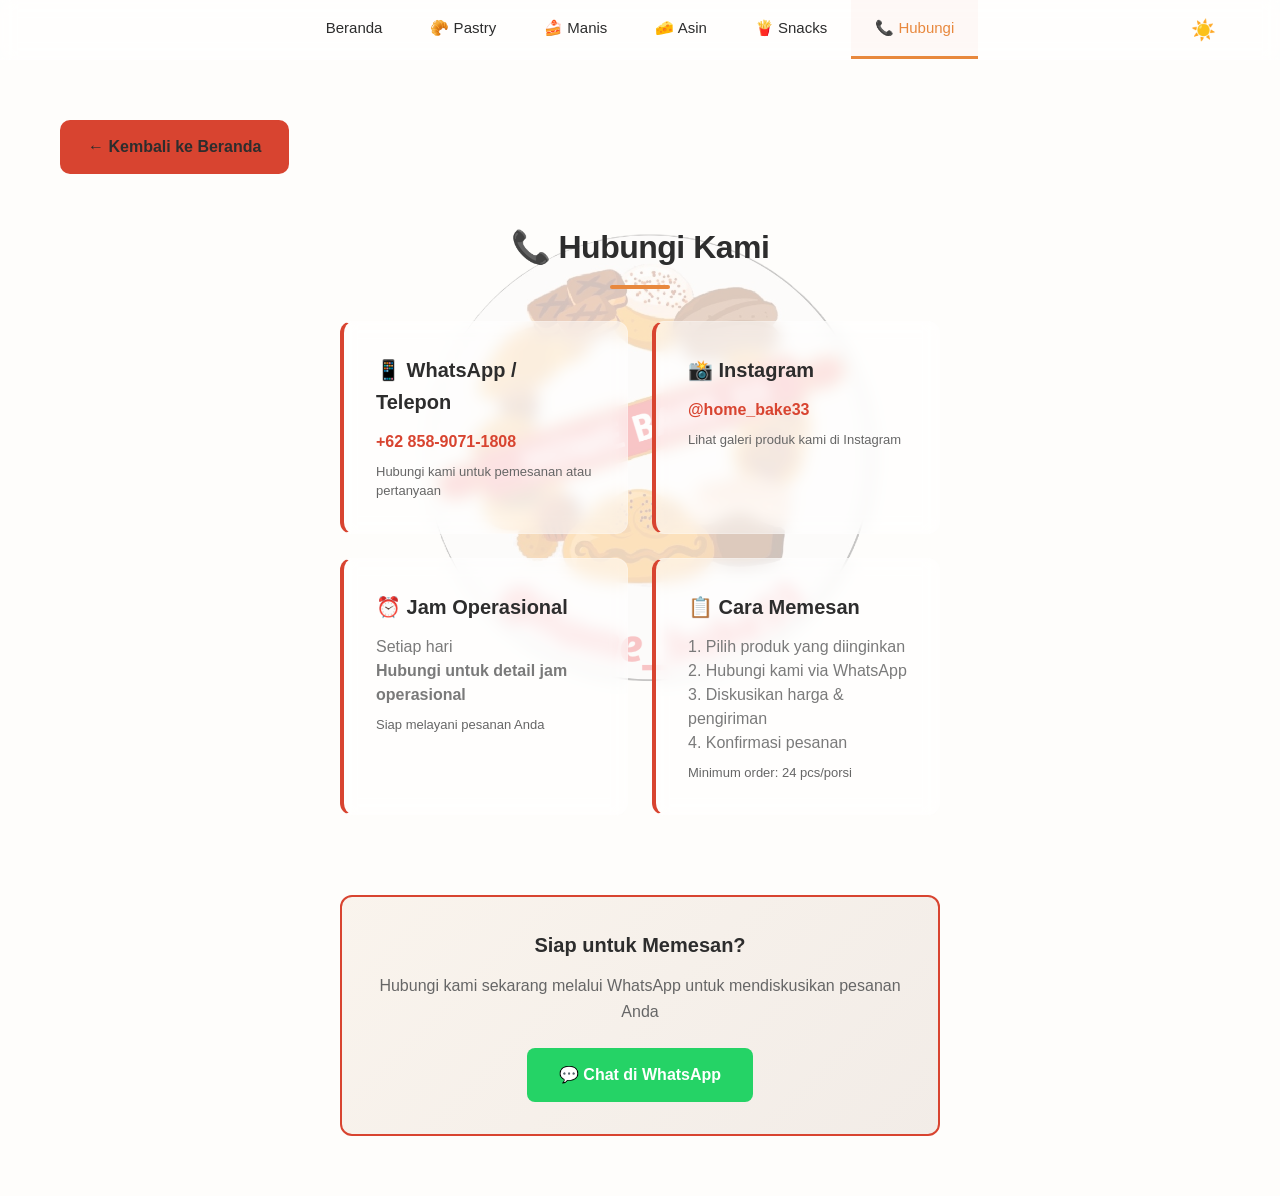
==== pages/contact.html @ 7d239f51 "PricelistWeb V.1" ====
<!DOCTYPE html>
<html lang="id">
<head>
    <meta charset="UTF-8">
    <meta name="viewport" content="width=device-width, initial-scale=1.0">
    <title>Hubungi Kami - Home Bake 33</title>
    <link rel="icon" href="../../assets/images/Homebake33logoNew.png" type="image/png">
    <link rel="stylesheet" href="../css/style.css">
</head>
<body>
    <header class="header">
        <div class="header-content">
            <div class="logo">
                <h1><img src="../../assets/images/Homebake33logoNew.png" alt="Logo" style="height: 50px; width: auto;"> HOME BAKE 33</h1>
                <p>Kue & Pastry Homemade Berkualitas</p>
            </div>
        </div>
    </header>

    <nav class="navbar">
        <div class="nav-container">
            <a href="../index.html" class="nav-link">Beranda</a>
            <a href="pastry.html" class="nav-link">🥐 Pastry</a>
            <a href="sweet.html" class="nav-link">🍰 Manis</a>
            <a href="savory.html" class="nav-link">🧀 Asin</a>
            <a href="snacks.html" class="nav-link">🍟 Snacks</a>
            <a href="contact.html" class="nav-link active">📞 Hubungi</a>
            <button id="themeToggle" class="theme-toggle" title="Toggle Dark Mode">☀️</button>
        </div>
    </nav>

    <main class="container">
        <a href="../index.html" class="back-button">← Kembali ke Beranda</a>

        <h2 class="section-title">📞 Hubungi Kami</h2>

        <div style="max-width: 600px; margin: 0 auto;">
            <section class="info-section">
                <div class="info-cards">
                    <div class="info-card">
                        <h3>📱 WhatsApp / Telepon</h3>
                        <p><a href="tel:+6285890711808" style="color: var(--primary); text-decoration: none; font-weight: 600;">+62 858-9071-1808</a></p>
                        <p style="margin-top: 8px; font-size: 13px; color: #666;">Hubungi kami untuk pemesanan atau pertanyaan</p>
                    </div>

                    <div class="info-card">
                        <h3>📸 Instagram</h3>
                        <p><a href="https://instagram.com/home_bake33" target="_blank" style="color: var(--primary); text-decoration: none; font-weight: 600;">@home_bake33</a></p>
                        <p style="margin-top: 8px; font-size: 13px; color: #666;">Lihat galeri produk kami di Instagram</p>
                    </div>

                    <div class="info-card">
                        <h3>⏰ Jam Operasional</h3>
                        <p>Setiap hari<br><strong>Hubungi untuk detail jam operasional</strong></p>
                        <p style="margin-top: 8px; font-size: 13px; color: #666;">Siap melayani pesanan Anda</p>
                    </div>

                    <div class="info-card">
                        <h3>📋 Cara Memesan</h3>
                        <p>1. Pilih produk yang diinginkan<br>2. Hubungi kami via WhatsApp<br>3. Diskusikan harga & pengiriman<br>4. Konfirmasi pesanan</p>
                        <p style="margin-top: 8px; font-size: 13px; color: #666;">Minimum order: 24 pcs/porsi</p>
                    </div>
                </div>
            </section>

            <section style="background: linear-gradient(135deg, rgba(212, 165, 116, 0.1) 0%, rgba(139, 90, 60, 0.1) 100%); border: 2px solid var(--primary); border-radius: 12px; padding: 32px 24px; text-align: center; margin-top: 40px;">
                <h3 style="font-size: 20px; color: var(--secondary); margin-bottom: 12px;">Siap untuk Memesan?</h3>
                <p style="color: #666; margin-bottom: 24px;">Hubungi kami sekarang melalui WhatsApp untuk mendiskusikan pesanan Anda</p>
                <a href="https://wa.me/6285890711808" target="_blank" style="display: inline-block; background-color: #25d366; color: white; padding: 14px 32px; border-radius: 8px; text-decoration: none; font-weight: 600; transition: all 0.3s ease;">💬 Chat di WhatsApp</a>
            </section>
        </div>
    </main>


    <script src="../js/main.js"></script>
</body>
</html>
---- css/style.css ----
:root {
    --primary: #d84430;
    --primary-dark: #c73a26;
    --accent: #e8883d;
    --dark-text: #2d2d2d;
    --light-bg: #fefdfb;
    --card-bg: #ffffff;
    --border-light: #f0ebe5;
    --text-muted: #7a7a7a;
}

* {
    margin: 0;
    padding: 0;
    box-sizing: border-box;
}

html {
    scroll-behavior: smooth;
}

body {
    font-family: -apple-system, BlinkMacSystemFont, 'Segoe UI', 'Helvetica Neue', sans-serif;
    background-color: var(--light-bg);
    color: var(--dark-text);
    line-height: 1.6;
    position: relative;
}

body::before {
    content: '';
    position: fixed;
    top: 50%;
    left: 50%;
    transform: translate(-50%, -50%);
    width: 600px;
    height: 600px;
    background-image: url('../assets/images/Homebake33logoNew.png');
    background-size: contain;
    background-repeat: no-repeat;
    background-position: center;
    opacity: 0.25;
    pointer-events: none;
    z-index: 0;
}

/* Header */
.header {
    display: none;
}

/* Navbar */
.navbar {
    background-color: rgba(255, 255, 255, 0.5);
    backdrop-filter: blur(8px);
    -webkit-backdrop-filter: blur(8px);
    border-bottom: 1px solid rgba(255, 255, 255, 0.2);
    position: sticky;
    top: 0;
    z-index: 100;
    box-shadow: none;
}

.nav-container {
    max-width: 1200px;
    margin: 0 auto;
    display: flex;
    flex-wrap: wrap;
    justify-content: center;
    gap: 0;
    padding: 0;
    position: relative;
}

.nav-link {
    display: flex;
    align-items: center;
    justify-content: center;
    padding: 16px 24px;
    color: var(--dark-text);
    text-decoration: none;
    font-size: 15px;
    font-weight: 500;
    transition: all 0.3s ease;
    border-bottom: 3px solid transparent;
    position: relative;
    white-space: nowrap;
}

.nav-link:hover {
    color: var(--accent);
    background-color: rgba(232, 180, 168, 0.05);
}

.nav-link.active {
    color: var(--accent);
    border-bottom-color: var(--accent);
    background-color: rgba(232, 180, 168, 0.08);
}

/* Container */
.container {
    max-width: 1200px;
    margin: 0 auto;
    padding: 60px 20px;
    position: relative;
    z-index: 1;
}

/* Hero Section */
.hero {
    text-align: center;
    margin-bottom: 80px;
    padding: 60px 40px;
    background: rgba(255, 255, 255, 0.5);
    backdrop-filter: blur(8px);
    -webkit-backdrop-filter: blur(8px);
    border-radius: 16px;
    border: 1px solid rgba(255, 255, 255, 0.2);
}

.hero h2 {
    font-size: 36px;
    color: var(--dark-text);
    margin-bottom: 16px;
    font-weight: 600;
    letter-spacing: -0.5px;
}

.hero p {
    font-size: 20px;
    color: var(--text-muted);
    font-weight: 400;
}

/* Section Title */
.section-title {
    font-size: 32px;
    color: var(--dark-text);
    margin-bottom: 48px;
    text-align: center;
    font-weight: 600;
    position: relative;
    padding-bottom: 0;
    letter-spacing: -0.5px;
}

.section-title::after {
    content: '';
    position: absolute;
    bottom: -16px;
    left: 50%;
    transform: translateX(-50%);
    width: 60px;
    height: 4px;
    background: var(--accent);
    border-radius: 2px;
}

/* Category Grid */
.categories {
    margin-bottom: 80px;
}

.category-grid {
    display: grid;
    grid-template-columns: repeat(auto-fit, minmax(320px, 1fr));
    gap: 28px;
    margin-top: 48px;
}

.category-card {
    display: block;
    background: rgba(255, 255, 255, 0.5);
    backdrop-filter: blur(8px);
    -webkit-backdrop-filter: blur(8px);
    border: 1px solid rgba(255, 255, 255, 0.2);
    border-radius: 16px;
    padding: 48px 32px;
    text-align: center;
    text-decoration: none;
    color: var(--dark-text);
    transition: all 0.3s ease;
    cursor: pointer;
    box-shadow: none;
}

.category-card:hover {
    transform: translateY(-8px);
    background: rgba(255, 255, 255, 0.85);
    box-shadow: 0 16px 48px rgba(216, 68, 48, 0.15);
    border-color: rgba(216, 68, 48, 0.5);
}

.category-icon {
    font-size: 64px;
    margin-bottom: 20px;
    display: block;
    transition: transform 0.3s ease;
}

.category-card:hover .category-icon {
    transform: scale(1.1);
}

.category-card h3 {
    font-size: 22px;
    margin-bottom: 10px;
    font-weight: 600;
    color: var(--dark-text);
}

.category-card p {
    font-size: 16px;
    color: var(--text-muted);
    font-weight: 400;
}

/* Info Section */
.info-section {
    margin-bottom: 80px;
}

.info-cards {
    display: grid;
    grid-template-columns: repeat(auto-fit, minmax(280px, 1fr));
    gap: 24px;
    margin-top: 48px;
}

.info-card {
    background: rgba(255, 255, 255, 0.5);
    backdrop-filter: blur(8px);
    -webkit-backdrop-filter: blur(8px);
    border: 1px solid rgba(255, 255, 255, 0.2);
    border-radius: 12px;
    padding: 32px;
    box-shadow: none;
    transition: all 0.3s ease;
    border-left: 4px solid var(--primary);
}

.info-card:hover {
    border-left-color: var(--accent);
    box-shadow: 0 16px 48px rgba(216, 68, 48, 0.12);
    background: rgba(255, 255, 255, 0.8);
}

.info-card h3 {
    font-size: 20px;
    color: var(--dark-text);
    margin-bottom: 12px;
    font-weight: 600;
}

.info-card p {
    font-size: 16px;
    color: var(--text-muted);
    font-weight: 400;
    line-height: 1.5;
}

/* Products Grid */
.products-grid {
    display: grid;
    grid-template-columns: repeat(auto-fill, minmax(280px, 1fr));
    gap: 28px;
    margin-top: 48px;
}

.product-card {
    background: rgba(255, 255, 255, 0.5);
    backdrop-filter: blur(8px);
    -webkit-backdrop-filter: blur(8px);
    border: 1px solid rgba(255, 255, 255, 0.2);
    border-radius: 16px;
    overflow: hidden;
    box-shadow: none;
    transition: all 0.3s ease;
}

.product-card:hover {
    transform: translateY(-8px);
    box-shadow: 0 16px 48px rgba(216, 68, 48, 0.15);
    border-color: rgba(216, 68, 48, 0.5);
    background: rgba(255, 255, 255, 0.85);
}

.product-image {
    width: 100%;
    height: 220px;
    background: linear-gradient(135deg, rgba(232, 180, 168, 0.12) 0%, rgba(201, 124, 109, 0.08) 100%);
    display: flex;
    align-items: center;
    justify-content: center;
    font-size: 56px;
    color: var(--accent);
    position: relative;
    overflow: hidden;
}

.product-image img {
    width: 100%;
    height: 100%;
    object-fit: cover;
    border-radius: 8px;
}

.product-card:hover .product-image {
    background: linear-gradient(135deg, rgba(232, 180, 168, 0.16) 0%, rgba(201, 124, 109, 0.12) 100%);
}

.product-card img {
    width: 100%;
    height: 100%;
    object-fit: cover;
    transition: transform 0.3s ease;
}

.product-card:hover img {
    transform: scale(1.05);
}

.product-info {
    padding: 28px;
}

.product-name {
    font-size: 20px;
    font-weight: 600;
    color: var(--dark-text);
    margin-bottom: 10px;
}

.product-description {
    font-size: 15px;
    color: var(--text-muted);
    margin-bottom: 16px;
    line-height: 1.5;
    font-weight: 400;
}

.product-price {
    font-size: 24px;
    font-weight: 700;
    color: var(--accent);
    margin-bottom: 16px;
}

.product-footer {
    font-size: 14px;
    color: #b0a8a0;
    padding-top: 16px;
    border-top: 1px solid var(--border-light);
    font-weight: 400;
}

/* Footer */
.footer {
    display: none;
}

/* Dark Mode Toggle */
.theme-toggle {
    position: absolute;
    right: 16px;
    top: 50%;
    transform: translateY(-50%);
    background: transparent;
    border: none;
    font-size: 20px;
    cursor: pointer;
    padding: 8px;
    border-radius: 8px;
    transition: all 0.3s ease;
    display: flex;
    align-items: center;
    justify-content: center;
    color: var(--dark-text);
}

.theme-toggle:hover {
    background-color: rgba(0, 0, 0, 0.1);
}

body.dark-mode {
    --light-bg: #1a1a1a;
    --dark-text: #f5f5f5;
    --card-bg: #2d2d2d;
    --border-light: #404040;
    --text-muted: #a0a0a0;
}

body.dark-mode .navbar {
    background-color: rgba(45, 45, 45, 0.5);
    border-bottom: 1px solid rgba(255, 255, 255, 0.1);
}

body.dark-mode .category-card,
body.dark-mode .product-card,
body.dark-mode .info-card,
body.dark-mode .hero {
    background: rgba(45, 45, 45, 0.5);
    border: 1px solid rgba(255, 255, 255, 0.1);
}

body.dark-mode .product-image {
    background: linear-gradient(135deg, rgba(45, 45, 45, 0.5) 0%, rgba(60, 60, 60, 0.3) 100%);
}

body.dark-mode .theme-toggle {
    color: var(--dark-text);
}
.back-button {
    display: inline-flex;
    align-items: center;
    gap: 8px;
    background-color: var(--primary);
    color: var(--dark-text);
    padding: 14px 28px;
    border-radius: 10px;
    text-decoration: none;
    font-weight: 600;
    transition: all 0.3s ease;
    margin-bottom: 48px;
    border: none;
    cursor: pointer;
    font-size: 16px;
}

.back-button:hover {
    background-color: var(--accent);
    transform: translateX(-4px);
}

/* Responsive */
@media (max-width: 1024px) {
    .container {
        padding: 40px 20px;
    }

    .hero {
        padding: 40px 24px;
        margin-bottom: 60px;
    }

    .hero h2 {
        font-size: 28px;
    }

    .category-grid {
        grid-template-columns: repeat(2, 1fr);
        gap: 16px;
    }

    .products-grid {
        grid-template-columns: repeat(auto-fill, minmax(250px, 1fr));
        gap: 20px;
    }
}

@media (max-width: 768px) {
    .nav-link {
        padding: 12px 14px;
        font-size: 13px;
    }

    .navbar {
        padding-top: max(12px, env(safe-area-inset-top));
        padding-left: max(12px, env(safe-area-inset-left));
        padding-right: max(12px, env(safe-area-inset-right));
        padding-bottom: 12px;
    }

    .container {
        padding: 30px 16px;
    }

    .hero {
        padding: 32px 20px;
        margin-bottom: 48px;
    }

    .hero h2 {
        font-size: 24px;
    }

    .hero p {
        font-size: 16px;
    }

    .section-title {
        font-size: 22px;
        margin-bottom: 32px;
    }

    .category-grid {
        grid-template-columns: 1fr;
        gap: 12px;
        margin-top: 24px;
    }

    .category-card {
        padding: 32px 20px;
    }

    .category-icon {
        font-size: 48px;
        margin-bottom: 12px;
    }

    .category-card h3 {
        font-size: 18px;
    }

    .category-card p {
        font-size: 14px;
    }

    .products-grid {
        grid-template-columns: repeat(auto-fill, minmax(200px, 1fr));
        gap: 12px;
        margin-top: 24px;
    }

    .product-card {
        border-radius: 12px;
    }

    .product-image {
        height: 160px;
        font-size: 40px;
    }

    .product-info {
        padding: 16px;
    }

    .product-name {
        font-size: 16px;
        margin-bottom: 6px;
    }

    .product-description {
        font-size: 13px;
        margin-bottom: 10px;
    }

    .product-price {
        font-size: 18px;
        margin-bottom: 10px;
    }

    .product-footer {
        font-size: 12px;
        padding-top: 10px;
    }

    .info-cards {
        grid-template-columns: 1fr;
        gap: 12px;
    }

    .info-card {
        padding: 20px;
    }

    .info-card h3 {
        font-size: 16px;
        margin-bottom: 8px;
    }

    .info-card p {
        font-size: 14px;
    }

    .back-button {
        padding: 10px 16px;
        font-size: 14px;
        margin-bottom: 24px;
    }
}

@media (max-width: 480px) {
    .nav-link {
        padding: 10px 10px;
        font-size: 12px;
    }

    .navbar {
        padding-top: max(32px, env(safe-area-inset-top));
        padding-left: max(12px, env(safe-area-inset-left));
        padding-right: max(12px, env(safe-area-inset-right));
        padding-bottom: 12px;
    }

    .container {
        padding: 20px 12px;
    }

    .section-title {
        font-size: 20px;
        margin-bottom: 24px;
    }

    .section-title::after {
        width: 50px;
    }

    .hero {
        padding: 24px 16px;
        margin-bottom: 40px;
    }

    .hero h2 {
        font-size: 20px;
        margin-bottom: 12px;
    }

    .hero p {
        font-size: 14px;
    }

    .category-grid {
        grid-template-columns: 1fr;
        gap: 10px;
        margin-top: 16px;
    }

    .category-card {
        padding: 24px 16px;
    }

    .category-icon {
        font-size: 40px;
        margin-bottom: 10px;
    }

    .category-card h3 {
        font-size: 16px;
        margin-bottom: 6px;
    }

    .category-card p {
        font-size: 13px;
    }

    .products-grid {
        grid-template-columns: repeat(auto-fill, minmax(150px, 1fr));
        gap: 10px;
        margin-top: 16px;
    }

    .product-image {
        height: 140px;
        font-size: 32px;
    }

    .product-info {
        padding: 12px;
    }

    .product-name {
        font-size: 14px;
        margin-bottom: 4px;
    }

    .product-description {
        font-size: 12px;
        margin-bottom: 8px;
        line-height: 1.3;
    }

    .product-price {
        font-size: 16px;
        margin-bottom: 8px;
    }

    .product-footer {
        font-size: 11px;
        padding-top: 8px;
    }

    .info-cards {
        grid-template-columns: 1fr;
        gap: 10px;
    }

    .info-card {
        padding: 16px;
    }

    .info-card h3 {
        font-size: 14px;
        margin-bottom: 6px;
    }

    .info-card p {
        font-size: 13px;
    }

    .back-button {
        padding: 8px 12px;
        font-size: 12px;
        margin-bottom: 16px;
    }
}
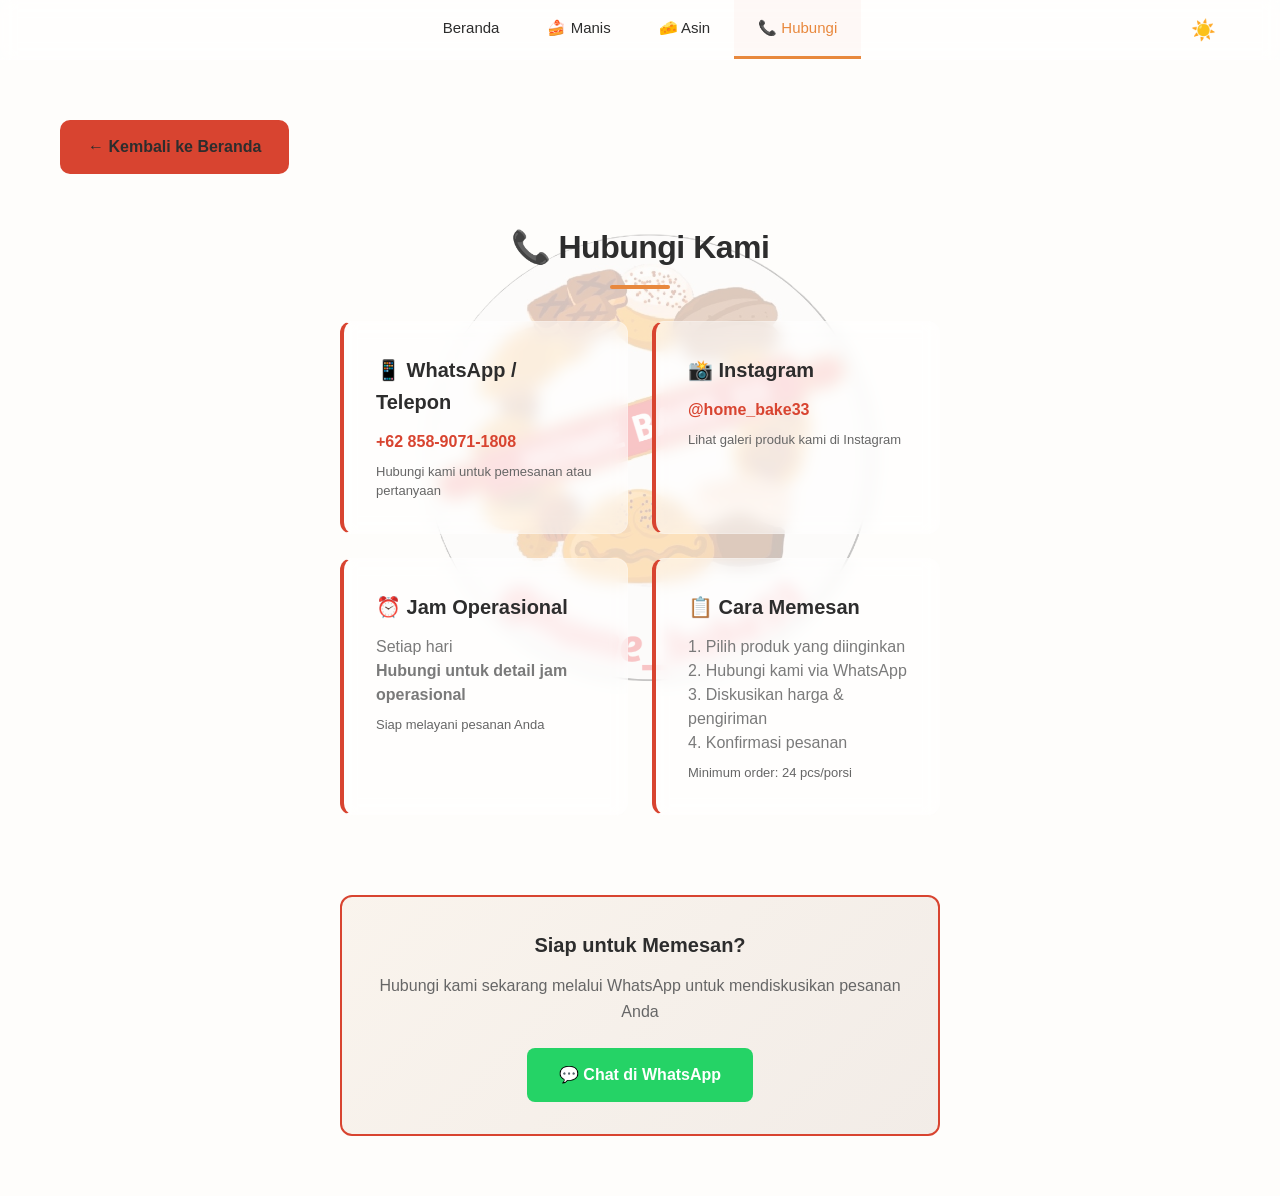
==== commit 860c5d56: "perbaikan pricelist" ====
--- a/pages/contact.html
+++ b/pages/contact.html
@@ -20,10 +20,8 @@
     <nav class="navbar">
         <div class="nav-container">
             <a href="../index.html" class="nav-link">Beranda</a>
-            <a href="pastry.html" class="nav-link">🥐 Pastry</a>
             <a href="sweet.html" class="nav-link">🍰 Manis</a>
             <a href="savory.html" class="nav-link">🧀 Asin</a>
-            <a href="snacks.html" class="nav-link">🍟 Snacks</a>
             <a href="contact.html" class="nav-link active">📞 Hubungi</a>
             <button id="themeToggle" class="theme-toggle" title="Toggle Dark Mode">☀️</button>
         </div>
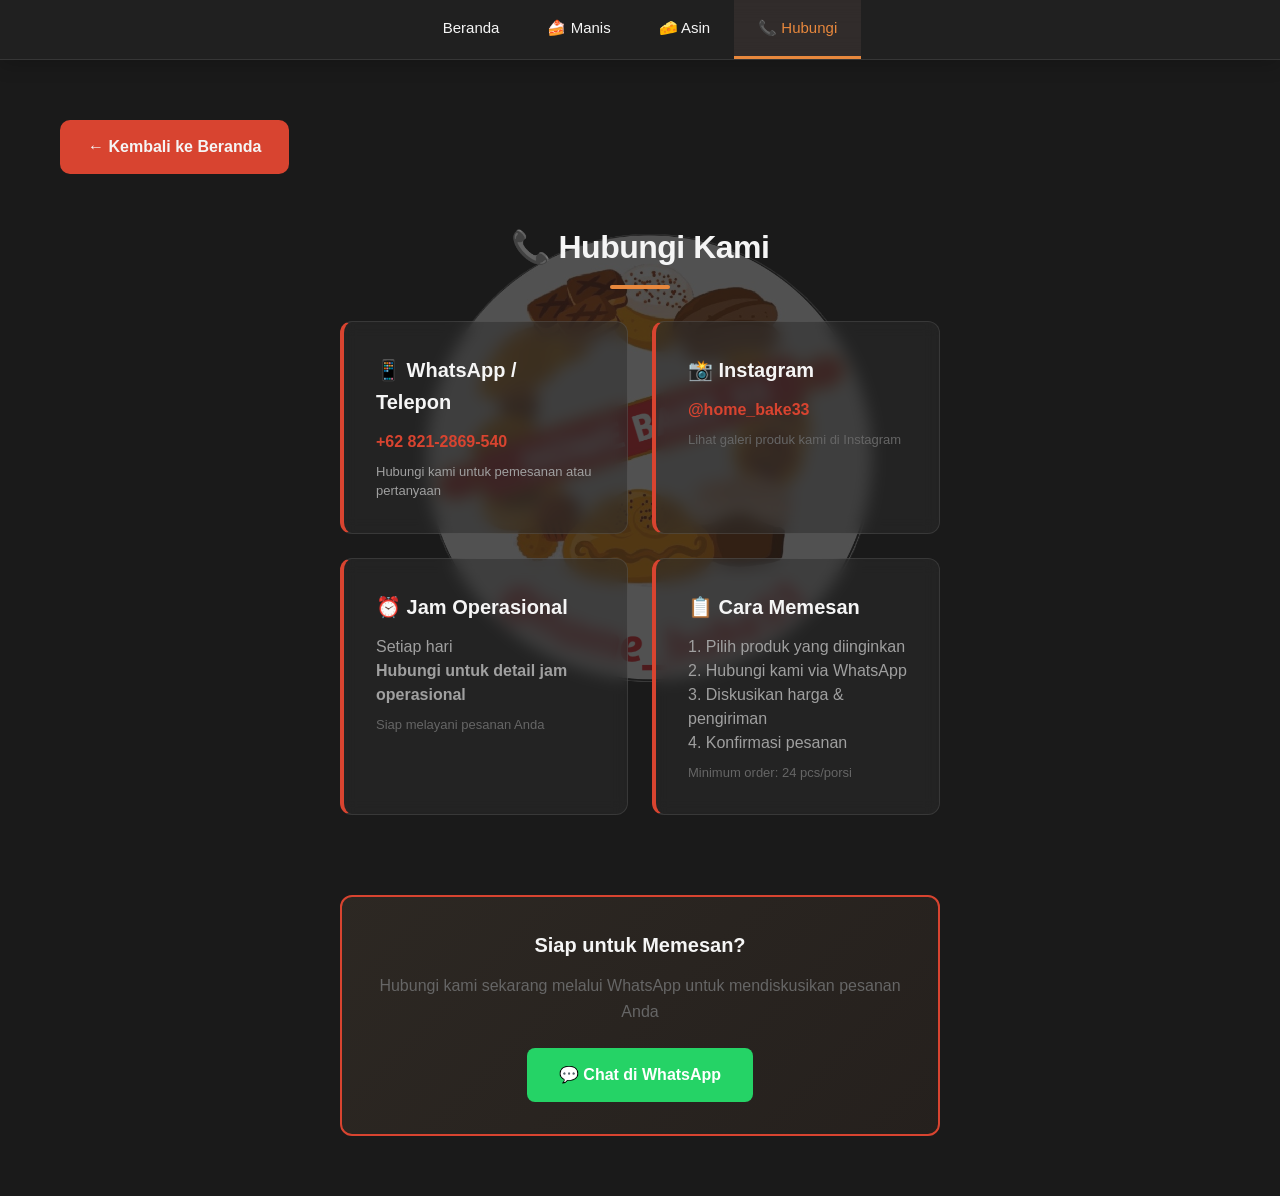
==== commit c1556bd5: "perbaikan UI,dan Navigasi" ====
--- a/pages/contact.html
+++ b/pages/contact.html
@@ -19,11 +19,17 @@
 
     <nav class="navbar">
         <div class="nav-container">
-            <a href="../index.html" class="nav-link">Beranda</a>
-            <a href="sweet.html" class="nav-link">🍰 Manis</a>
-            <a href="savory.html" class="nav-link">🧀 Asin</a>
-            <a href="contact.html" class="nav-link active">📞 Hubungi</a>
-            <button id="themeToggle" class="theme-toggle" title="Toggle Dark Mode">☀️</button>
+            <button class="hamburger" id="hamburger" aria-label="Toggle menu" aria-expanded="false">
+                <span></span>
+                <span></span>
+                <span></span>
+            </button>
+            <div class="nav-menu" id="navMenu">
+                <a href="../index.html" class="nav-link">Beranda</a>
+                <a href="sweet.html" class="nav-link">🍰 Manis</a>
+                <a href="savory.html" class="nav-link">🧀 Asin</a>
+                <a href="contact.html" class="nav-link active">📞 Hubungi</a>
+            </div>
         </div>
     </nav>
 
@@ -37,8 +43,8 @@
                 <div class="info-cards">
                     <div class="info-card">
                         <h3>📱 WhatsApp / Telepon</h3>
-                        <p><a href="tel:+6285890711808" style="color: var(--primary); text-decoration: none; font-weight: 600;">+62 858-9071-1808</a></p>
-                        <p style="margin-top: 8px; font-size: 13px; color: #666;">Hubungi kami untuk pemesanan atau pertanyaan</p>
+                        <p><a href="tel:+628212869540" style="color: var(--primary); text-decoration: none; font-weight: 600;">+62 821-2869-540</a></p>
+                        <p style="margin-top: 8px; font-size: 13px; color: #a0a0a0;">Hubungi kami untuk pemesanan atau pertanyaan</p>
                     </div>
 
                     <div class="info-card">
@@ -64,7 +70,7 @@
             <section style="background: linear-gradient(135deg, rgba(212, 165, 116, 0.1) 0%, rgba(139, 90, 60, 0.1) 100%); border: 2px solid var(--primary); border-radius: 12px; padding: 32px 24px; text-align: center; margin-top: 40px;">
                 <h3 style="font-size: 20px; color: var(--secondary); margin-bottom: 12px;">Siap untuk Memesan?</h3>
                 <p style="color: #666; margin-bottom: 24px;">Hubungi kami sekarang melalui WhatsApp untuk mendiskusikan pesanan Anda</p>
-                <a href="https://wa.me/6285890711808" target="_blank" style="display: inline-block; background-color: #25d366; color: white; padding: 14px 32px; border-radius: 8px; text-decoration: none; font-weight: 600; transition: all 0.3s ease;">💬 Chat di WhatsApp</a>
+                <a href="https://wa.me/628212869540" target="_blank" style="display: inline-block; background-color: #25d366; color: white; padding: 14px 32px; border-radius: 8px; text-decoration: none; font-weight: 600; transition: all 0.3s ease;">💬 Chat di WhatsApp</a>
             </section>
         </div>
     </main>
--- a/css/style.css
+++ b/css/style.css
@@ -21,8 +21,8 @@
 
 body {
     font-family: -apple-system, BlinkMacSystemFont, 'Segoe UI', 'Helvetica Neue', sans-serif;
-    background-color: var(--light-bg);
-    color: var(--dark-text);
+    background-color: #1a1a1a;
+    color: #f5f5f5;
     line-height: 1.6;
     position: relative;
 }
@@ -49,27 +49,81 @@
     display: none;
 }
 
+/* Hamburger Menu */
+.hamburger {
+    display: none;
+    background: transparent;
+    border: none;
+    cursor: pointer;
+    width: 44px;
+    height: 44px;
+    padding: 0;
+    flex-direction: column;
+    justify-content: center;
+    align-items: center;
+    gap: 6px;
+    position: relative;
+    border-radius: 8px;
+    transition: background-color 0.2s ease;
+    -webkit-tap-highlight-color: transparent;
+}
+
+.hamburger:hover {
+    background-color: rgba(255, 255, 255, 0.08);
+}
+
+.hamburger span {
+    display: block;
+    width: 24px;
+    height: 2.5px;
+    background: #f5f5f5;
+    border-radius: 2px;
+    transition: transform 0.3s cubic-bezier(0.4, 0, 0.2, 1), opacity 0.2s ease, width 0.3s ease;
+    transform-origin: center;
+}
+
+/* X Transformation - Simetris dan Rapi */
+.hamburger.active span:nth-child(1) {
+    transform: translateY(8.5px) rotate(45deg);
+}
+
+.hamburger.active span:nth-child(2) {
+    opacity: 0;
+    transform: scaleX(0);
+}
+
+.hamburger.active span:nth-child(3) {
+    transform: translateY(-8.5px) rotate(-45deg);
+}
+
 /* Navbar */
 .navbar {
-    background-color: rgba(255, 255, 255, 0.5);
-    backdrop-filter: blur(8px);
-    -webkit-backdrop-filter: blur(8px);
-    border-bottom: 1px solid rgba(255, 255, 255, 0.2);
+    background-color: rgba(35, 35, 35, 0.75);
+    backdrop-filter: blur(12px);
+    -webkit-backdrop-filter: blur(12px);
+    border-bottom: 1px solid rgba(255, 255, 255, 0.1);
     position: sticky;
     top: 0;
-    z-index: 100;
-    box-shadow: none;
+    z-index: 1000;
+    box-shadow: 0 4px 20px rgba(0, 0, 0, 0.2);
 }
 
 .nav-container {
     max-width: 1200px;
     margin: 0 auto;
     display: flex;
-    flex-wrap: wrap;
+    justify-content: center;
+    align-items: center;
+    padding: 0 20px;
+    position: relative;
+    min-height: 56px;
+}
+
+.nav-menu {
+    display: flex;
+    align-items: center;
     justify-content: center;
     gap: 0;
-    padding: 0;
-    position: relative;
 }
 
 .nav-link {
@@ -77,7 +131,7 @@
     align-items: center;
     justify-content: center;
     padding: 16px 24px;
-    color: var(--dark-text);
+    color: #f5f5f5;
     text-decoration: none;
     font-size: 15px;
     font-weight: 500;
@@ -112,16 +166,16 @@
     text-align: center;
     margin-bottom: 80px;
     padding: 60px 40px;
-    background: rgba(255, 255, 255, 0.5);
+    background: rgba(45, 45, 45, 0.5);
     backdrop-filter: blur(8px);
     -webkit-backdrop-filter: blur(8px);
     border-radius: 16px;
-    border: 1px solid rgba(255, 255, 255, 0.2);
+    border: 1px solid rgba(255, 255, 255, 0.1);
 }
 
 .hero h2 {
     font-size: 36px;
-    color: var(--dark-text);
+    color: #f5f5f5;
     margin-bottom: 16px;
     font-weight: 600;
     letter-spacing: -0.5px;
@@ -129,14 +183,14 @@
 
 .hero p {
     font-size: 20px;
-    color: var(--text-muted);
+    color: #a0a0a0;
     font-weight: 400;
 }
 
 /* Section Title */
 .section-title {
     font-size: 32px;
-    color: var(--dark-text);
+    color: #f5f5f5;
     margin-bottom: 48px;
     text-align: center;
     font-weight: 600;
@@ -171,15 +225,15 @@
 
 .category-card {
     display: block;
-    background: rgba(255, 255, 255, 0.5);
+    background: rgba(45, 45, 45, 0.5);
     backdrop-filter: blur(8px);
     -webkit-backdrop-filter: blur(8px);
-    border: 1px solid rgba(255, 255, 255, 0.2);
+    border: 1px solid rgba(255, 255, 255, 0.1);
     border-radius: 16px;
     padding: 48px 32px;
     text-align: center;
     text-decoration: none;
-    color: var(--dark-text);
+    color: #f5f5f5;
     transition: all 0.3s ease;
     cursor: pointer;
     box-shadow: none;
@@ -187,7 +241,7 @@
 
 .category-card:hover {
     transform: translateY(-8px);
-    background: rgba(255, 255, 255, 0.85);
+    background: rgba(60, 60, 60, 0.7);
     box-shadow: 0 16px 48px rgba(216, 68, 48, 0.15);
     border-color: rgba(216, 68, 48, 0.5);
 }
@@ -229,10 +283,10 @@
 }
 
 .info-card {
-    background: rgba(255, 255, 255, 0.5);
+    background: rgba(45, 45, 45, 0.5);
     backdrop-filter: blur(8px);
     -webkit-backdrop-filter: blur(8px);
-    border: 1px solid rgba(255, 255, 255, 0.2);
+    border: 1px solid rgba(255, 255, 255, 0.1);
     border-radius: 12px;
     padding: 32px;
     box-shadow: none;
@@ -243,19 +297,19 @@
 .info-card:hover {
     border-left-color: var(--accent);
     box-shadow: 0 16px 48px rgba(216, 68, 48, 0.12);
-    background: rgba(255, 255, 255, 0.8);
+    background: rgba(45, 45, 45, 0.8);
 }
 
 .info-card h3 {
     font-size: 20px;
-    color: var(--dark-text);
+    color: #f5f5f5;
     margin-bottom: 12px;
     font-weight: 600;
 }
 
 .info-card p {
     font-size: 16px;
-    color: var(--text-muted);
+    color: #a0a0a0;
     font-weight: 400;
     line-height: 1.5;
 }
@@ -269,10 +323,10 @@
 }
 
 .product-card {
-    background: rgba(255, 255, 255, 0.5);
+    background: rgba(45, 45, 45, 0.5);
     backdrop-filter: blur(8px);
     -webkit-backdrop-filter: blur(8px);
-    border: 1px solid rgba(255, 255, 255, 0.2);
+    border: 1px solid rgba(255, 255, 255, 0.1);
     border-radius: 16px;
     overflow: hidden;
     box-shadow: none;
@@ -283,7 +337,7 @@
     transform: translateY(-8px);
     box-shadow: 0 16px 48px rgba(216, 68, 48, 0.15);
     border-color: rgba(216, 68, 48, 0.5);
-    background: rgba(255, 255, 255, 0.85);
+    background: rgba(60, 60, 60, 0.7);
 }
 
 .product-image {
@@ -328,13 +382,13 @@
 .product-name {
     font-size: 20px;
     font-weight: 600;
-    color: var(--dark-text);
+    color: #f5f5f5;
     margin-bottom: 10px;
 }
 
 .product-description {
     font-size: 15px;
-    color: var(--text-muted);
+    color: #a0a0a0;
     margin-bottom: 16px;
     line-height: 1.5;
     font-weight: 400;
@@ -349,9 +403,9 @@
 
 .product-footer {
     font-size: 14px;
-    color: #b0a8a0;
+    color: #7a7a7a;
     padding-top: 16px;
-    border-top: 1px solid var(--border-light);
+    border-top: 1px solid rgba(255, 255, 255, 0.05);
     font-weight: 400;
 }
 
@@ -361,62 +415,16 @@
 }
 
 /* Dark Mode Toggle */
-.theme-toggle {
-    position: absolute;
-    right: 16px;
-    top: 50%;
-    transform: translateY(-50%);
-    background: transparent;
-    border: none;
-    font-size: 20px;
-    cursor: pointer;
-    padding: 8px;
-    border-radius: 8px;
-    transition: all 0.3s ease;
-    display: flex;
-    align-items: center;
-    justify-content: center;
-    color: var(--dark-text);
-}
-
-.theme-toggle:hover {
-    background-color: rgba(0, 0, 0, 0.1);
-}
-
-body.dark-mode {
-    --light-bg: #1a1a1a;
-    --dark-text: #f5f5f5;
-    --card-bg: #2d2d2d;
-    --border-light: #404040;
-    --text-muted: #a0a0a0;
-}
-
-body.dark-mode .navbar {
-    background-color: rgba(45, 45, 45, 0.5);
-    border-bottom: 1px solid rgba(255, 255, 255, 0.1);
-}
-
-body.dark-mode .category-card,
-body.dark-mode .product-card,
-body.dark-mode .info-card,
-body.dark-mode .hero {
-    background: rgba(45, 45, 45, 0.5);
-    border: 1px solid rgba(255, 255, 255, 0.1);
-}
-
 body.dark-mode .product-image {
     background: linear-gradient(135deg, rgba(45, 45, 45, 0.5) 0%, rgba(60, 60, 60, 0.3) 100%);
 }
 
-body.dark-mode .theme-toggle {
-    color: var(--dark-text);
-}
 .back-button {
     display: inline-flex;
     align-items: center;
     gap: 8px;
     background-color: var(--primary);
-    color: var(--dark-text);
+    color: #f5f5f5;
     padding: 14px 28px;
     border-radius: 10px;
     text-decoration: none;
@@ -460,16 +468,87 @@
 }
 
 @media (max-width: 768px) {
+    .navbar {
+        padding: 0;
+        min-height: 56px;
+    }
+
+    .nav-container {
+        display: flex;
+        justify-content: flex-start;
+        align-items: center;
+        min-height: 56px;
+        padding: 8px 16px;
+        padding-top: max(8px, env(safe-area-inset-top));
+        padding-left: max(16px, env(safe-area-inset-left));
+        padding-right: max(16px, env(safe-area-inset-right));
+        padding-bottom: max(8px, env(safe-area-inset-bottom));
+        position: relative;
+    }
+
+    .hamburger {
+        display: flex;
+        margin: 0;
+        z-index: 1001;
+    }
+
+    /* Floating Overlay Dropdown: mengambang di atas UI, tidak mendorong konten */
+    .nav-menu {
+        position: absolute;
+        top: 100%;
+        left: 0;
+        right: 0;
+        width: 100%;
+        background-color: rgba(28, 28, 28, 0.96);
+        backdrop-filter: blur(16px);
+        -webkit-backdrop-filter: blur(16px);
+        border-bottom: 1px solid rgba(255, 255, 255, 0.12);
+        box-shadow: 0 16px 36px rgba(0, 0, 0, 0.6);
+        flex-direction: column;
+        padding: 8px 0;
+        opacity: 0;
+        visibility: hidden;
+        transform: translateY(-8px);
+        transition: opacity 0.25s ease, transform 0.25s ease, visibility 0.25s ease;
+        pointer-events: none;
+        z-index: 999;
+    }
+
+    .nav-container.active .nav-menu {
+        opacity: 1;
+        visibility: visible;
+        transform: translateY(0);
+        pointer-events: auto;
+    }
+
     .nav-link {
-        padding: 12px 14px;
-        font-size: 13px;
-    }
-
-    .navbar {
-        padding-top: max(12px, env(safe-area-inset-top));
-        padding-left: max(12px, env(safe-area-inset-left));
-        padding-right: max(12px, env(safe-area-inset-right));
-        padding-bottom: 12px;
+        display: flex;
+        align-items: center;
+        justify-content: flex-start;
+        width: 100%;
+        padding: 14px 20px;
+        font-size: 15px;
+        color: #f5f5f5;
+        border-bottom: none;
+        border-top: 1px solid rgba(255, 255, 255, 0.06);
+        text-align: left;
+    }
+
+    .nav-link:first-child {
+        border-top: none;
+    }
+
+    .nav-link:hover,
+    .nav-link:active {
+        background-color: rgba(232, 180, 168, 0.08);
+        color: var(--accent);
+    }
+
+    .nav-link.active {
+        color: var(--accent);
+        background-color: rgba(232, 180, 168, 0.12);
+        border-left: 3px solid var(--accent);
+        border-bottom: none;
     }
 
     .container {
@@ -582,18 +661,6 @@
 }
 
 @media (max-width: 480px) {
-    .nav-link {
-        padding: 10px 10px;
-        font-size: 12px;
-    }
-
-    .navbar {
-        padding-top: max(32px, env(safe-area-inset-top));
-        padding-left: max(12px, env(safe-area-inset-left));
-        padding-right: max(12px, env(safe-area-inset-right));
-        padding-bottom: 12px;
-    }
-
     .container {
         padding: 20px 12px;
     }
